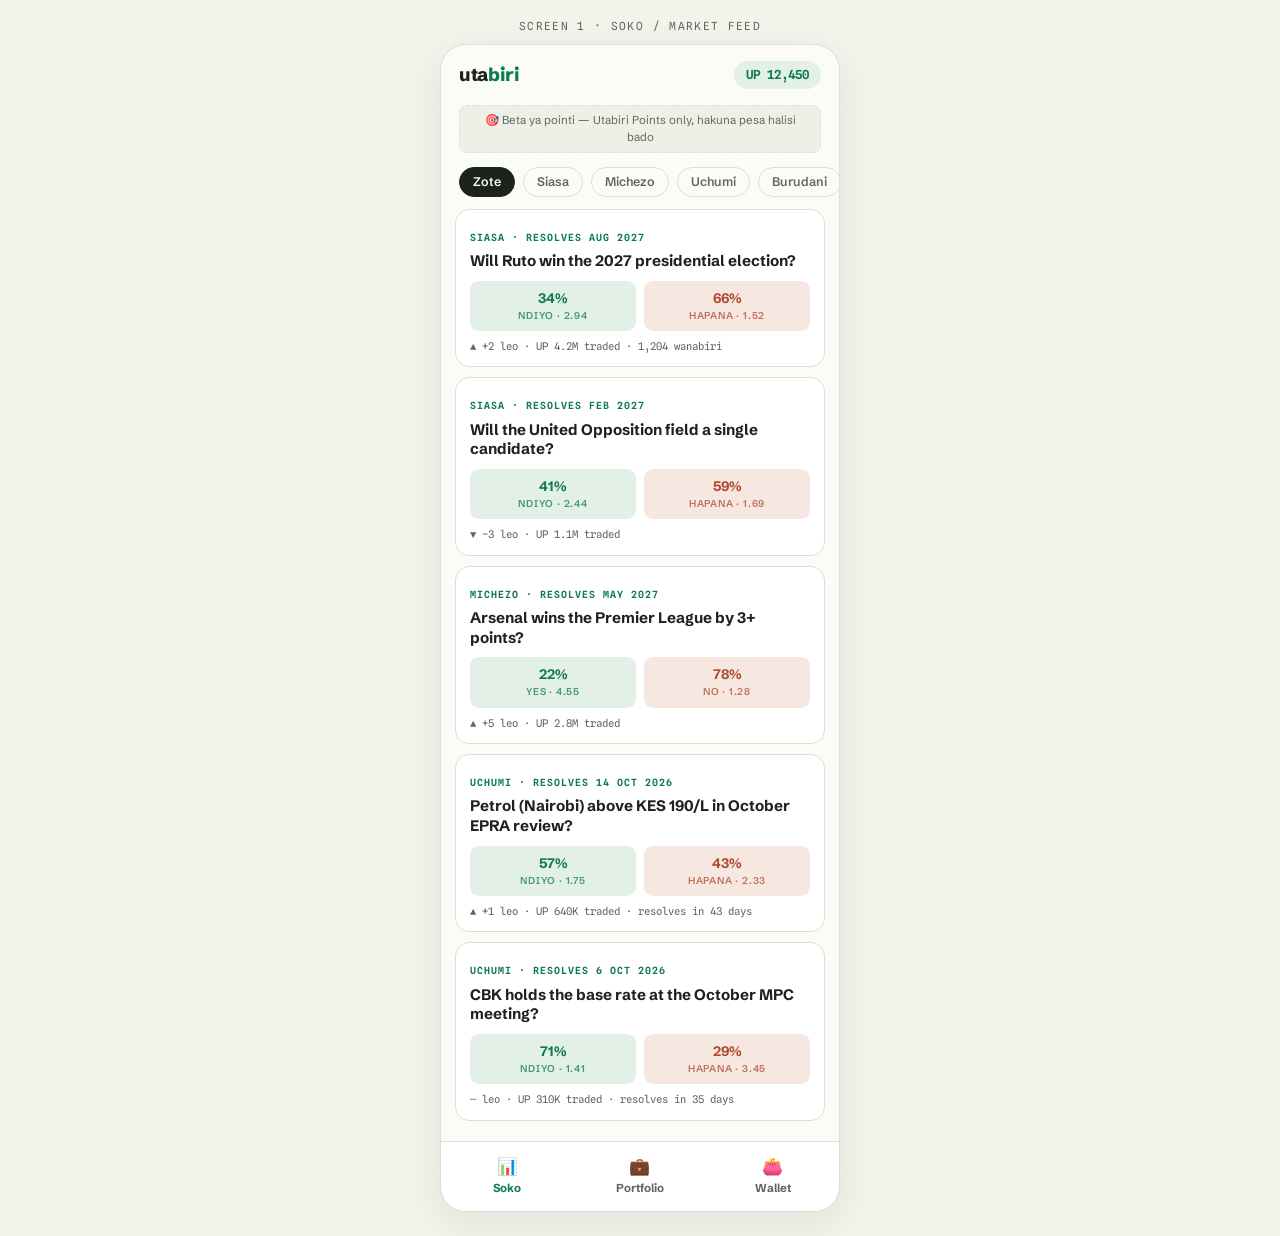
==== home.html @ 95a9992a "Utabiri MVP placeholder screens (public preview) Co-Authored-By: Claude Fable 5 <noreply@anthropic.c" ====
<!doctype html>
<html lang="en"><head><meta charset="utf-8"><meta name="viewport" content="width=device-width,initial-scale=1">
<title>Utabiri — Soko (home mockup)</title>
<link rel="stylesheet" href="https://fonts.googleapis.com/css2?family=Schibsted+Grotesk:wght@500;700;800&family=Spline+Sans+Mono:wght@400;600&display=swap">
<link rel="stylesheet" href="style.css"></head><body>
<p class="screen-label">Screen 1 · Soko / market feed</p>
<div class="phone">
  <div class="topbar"><div class="logo">uta<span>biri</span></div><div class="balance">UP 12,450</div></div>
  <div class="beta">🎯 Beta ya pointi — Utabiri Points only, hakuna pesa halisi bado</div>
  <div class="chips">
    <a class="chip on" href="#">Zote</a><a class="chip" href="#">Siasa</a><a class="chip" href="#">Michezo</a><a class="chip" href="#">Uchumi</a><a class="chip" href="#">Burudani</a>
  </div>
  <div class="feed">
    <a class="mcard" href="market.html">
      <span class="tag">SIASA · RESOLVES AUG 2027</span>
      <h3>Will Ruto win the 2027 presidential election?</h3>
      <div class="row"><span class="pill yes">34%<small>NDIYO · 2.94</small></span><span class="pill no">66%<small>HAPANA · 1.52</small></span></div>
      <div class="vol">▲ +2 leo · UP 4.2M traded · 1,204 wanabiri</div>
    </a>
    <a class="mcard" href="market.html">
      <span class="tag">SIASA · RESOLVES FEB 2027</span>
      <h3>Will the United Opposition field a single candidate?</h3>
      <div class="row"><span class="pill yes">41%<small>NDIYO · 2.44</small></span><span class="pill no">59%<small>HAPANA · 1.69</small></span></div>
      <div class="vol">▼ −3 leo · UP 1.1M traded</div>
    </a>
    <a class="mcard" href="market.html">
      <span class="tag">MICHEZO · RESOLVES MAY 2027</span>
      <h3>Arsenal wins the Premier League by 3+ points?</h3>
      <div class="row"><span class="pill yes">22%<small>YES · 4.55</small></span><span class="pill no">78%<small>NO · 1.28</small></span></div>
      <div class="vol">▲ +5 leo · UP 2.8M traded</div>
    </a>
    <a class="mcard" href="market.html">
      <span class="tag">UCHUMI · RESOLVES 14 OCT 2026</span>
      <h3>Petrol (Nairobi) above KES 190/L in October EPRA review?</h3>
      <div class="row"><span class="pill yes">57%<small>NDIYO · 1.75</small></span><span class="pill no">43%<small>HAPANA · 2.33</small></span></div>
      <div class="vol">▲ +1 leo · UP 640K traded · resolves in 43 days</div>
    </a>
    <a class="mcard" href="market.html">
      <span class="tag">UCHUMI · RESOLVES 6 OCT 2026</span>
      <h3>CBK holds the base rate at the October MPC meeting?</h3>
      <div class="row"><span class="pill yes">71%<small>NDIYO · 1.41</small></span><span class="pill no">29%<small>HAPANA · 3.45</small></span></div>
      <div class="vol">— leo · UP 310K traded · resolves in 35 days</div>
    </a>
  </div>
  <div class="nav">
    <a class="on" href="home.html"><i>📊</i>Soko</a>
    <a href="portfolio.html"><i>💼</i>Portfolio</a>
    <a href="wallet.html"><i>👛</i>Wallet</a>
  </div>
</div>
</body></html>
---- style.css ----
/* Utabiri mockups — shared styles (placeholder UI, play-money beta framing) */
:root{
  --ground:#F2F4EC; --screen:#FBFCF8; --ink:#1B231C; --muted:#5C685D;
  --accent:#0E7B4C; --accent-soft:#E2F0E8; --no:#B0492F; --no-soft:#F6E7E1;
  --line:#DCE0D2; --card:#FFFFFF; --chip:#EEF0E6;
}
*{box-sizing:border-box}
body{margin:0; background:var(--ground); color:var(--ink);
  font-family:"Schibsted Grotesk","Helvetica Neue",Arial,sans-serif; line-height:1.45}
.mono{font-family:"Spline Sans Mono",ui-monospace,Menlo,monospace}
.phone{max-width:400px; margin:24px auto; background:var(--screen); border:1px solid var(--line);
  border-radius:26px; min-height:780px; display:flex; flex-direction:column; overflow:hidden;
  box-shadow:0 12px 40px rgba(20,30,20,.08)}
.screen-label{max-width:400px; margin:18px auto -14px; font-family:"Spline Sans Mono",monospace;
  font-size:.7rem; letter-spacing:.12em; text-transform:uppercase; color:var(--muted); text-align:center}
.topbar{display:flex; align-items:center; justify-content:space-between; padding:16px 18px 10px}
.logo{font-weight:800; font-size:1.15rem; letter-spacing:-.02em}
.logo span{color:var(--accent)}
.balance{font-family:"Spline Sans Mono",monospace; font-size:.78rem; font-weight:600;
  background:var(--accent-soft); color:var(--accent); border-radius:999px; padding:5px 12px}
.beta{margin:6px 18px 10px; font-size:.72rem; color:var(--muted); background:var(--chip);
  border:1px dashed var(--line); border-radius:8px; padding:6px 10px; text-align:center}
.chips{display:flex; gap:8px; padding:4px 18px 12px; overflow-x:auto}
.chip{font-size:.78rem; font-weight:600; border:1px solid var(--line); border-radius:999px;
  padding:5px 13px; white-space:nowrap; color:var(--muted); text-decoration:none}
.chip.on{background:var(--ink); color:var(--screen); border-color:var(--ink)}
.feed{padding:0 14px 20px; display:flex; flex-direction:column; gap:10px; flex:1}
.mcard{background:var(--card); border:1px solid var(--line); border-radius:14px; padding:14px 14px 12px; text-decoration:none; color:inherit; display:block}
.mcard .tag{font-family:"Spline Sans Mono",monospace; font-size:.62rem; font-weight:600; letter-spacing:.1em; color:var(--accent)}
.mcard h3{margin:4px 0 10px; font-size:.95rem; line-height:1.3; font-weight:700}
.row{display:flex; align-items:center; justify-content:space-between; gap:8px}
.pill{flex:1; text-align:center; border-radius:9px; padding:8px 4px; font-weight:700; font-size:.86rem}
.pill small{display:block; font-weight:600; font-size:.62rem; letter-spacing:.08em; opacity:.75}
.pill.yes{background:var(--accent-soft); color:var(--accent)}
.pill.no{background:var(--no-soft); color:var(--no)}
.vol{font-family:"Spline Sans Mono",monospace; font-size:.66rem; color:var(--muted); margin-top:8px}
.nav{display:grid; grid-template-columns:1fr 1fr 1fr; border-top:1px solid var(--line); background:var(--card)}
.nav a{text-align:center; padding:12px 0 14px; font-size:.72rem; font-weight:700; color:var(--muted); text-decoration:none}
.nav a.on{color:var(--accent)}
.nav a i{display:block; font-style:normal; font-size:1.05rem; margin-bottom:2px}
.back{display:inline-block; margin:14px 18px 0; font-size:.8rem; color:var(--muted); text-decoration:none}
.detail{padding:6px 18px 20px; flex:1}
.detail h2{font-size:1.25rem; line-height:1.25; margin:6px 0 4px; letter-spacing:-.01em}
.source{font-size:.74rem; color:var(--muted); margin-bottom:14px}
.bigprice{display:flex; gap:10px; margin:12px 0}
.bigprice .pill{padding:14px 4px; font-size:1.5rem; border-radius:12px}
.toggle{font-family:"Spline Sans Mono",monospace; font-size:.68rem; color:var(--muted); text-align:right; margin:-4px 0 8px}
.chart{border:1px solid var(--line); border-radius:12px; background:var(--card); padding:10px; margin-bottom:14px}
.slip{background:var(--card); border:1px solid var(--line); border-radius:14px; padding:14px}
.slip h4{margin:0 0 10px; font-size:.8rem; letter-spacing:.06em; text-transform:uppercase; color:var(--muted)}
.side{display:flex; gap:8px; margin-bottom:10px}
.side button{flex:1; border-radius:10px; border:1.5px solid var(--line); background:transparent; padding:10px; font-weight:800; font-size:.95rem; font-family:inherit; color:var(--muted)}
.side button.on{border-color:var(--accent); background:var(--accent-soft); color:var(--accent)}
.stake{display:flex; align-items:center; gap:8px; border:1px solid var(--line); border-radius:10px; padding:10px 12px; margin-bottom:10px}
.stake input{border:none; outline:none; background:none; font-family:"Spline Sans Mono",monospace; font-size:1.05rem; width:100%; color:var(--ink)}
.calc{font-size:.8rem; color:var(--muted); display:flex; justify-content:space-between; margin-bottom:4px}
.calc b{color:var(--ink); font-family:"Spline Sans Mono",monospace}
.cta{display:block; width:100%; border:none; border-radius:12px; background:var(--accent); color:#fff; font-weight:800; font-size:1rem; padding:14px; margin-top:10px; font-family:inherit; text-align:center; text-decoration:none}
.note{font-size:.7rem; color:var(--muted); margin-top:8px; text-align:center}
.rules{margin-top:14px; font-size:.78rem; color:var(--muted); background:var(--chip); border-radius:10px; padding:12px}
.rules b{color:var(--ink)}
.pos{background:var(--card); border:1px solid var(--line); border-radius:14px; padding:13px 14px; margin-bottom:10px}
.pos h3{margin:0 0 6px; font-size:.88rem}
.pos .meta{font-family:"Spline Sans Mono",monospace; font-size:.7rem; color:var(--muted)}
.gain{color:var(--accent); font-weight:700}
.loss{color:var(--no); font-weight:700}
.cashout{float:right; font-size:.72rem; font-weight:700; color:var(--accent); border:1.5px solid var(--accent); border-radius:999px; padding:4px 12px; text-decoration:none}
.wsec{background:var(--card); border:1px solid var(--line); border-radius:14px; padding:14px; margin-bottom:12px}
.wsec h4{margin:0 0 8px; font-size:.8rem; letter-spacing:.06em; text-transform:uppercase; color:var(--muted)}
.locked{opacity:.65; position:relative; border-style:dashed}
.lock-tag{font-family:"Spline Sans Mono",monospace; font-size:.6rem; font-weight:600; letter-spacing:.1em; color:var(--no); float:right}
.tx{display:flex; justify-content:space-between; font-size:.8rem; padding:7px 0; border-bottom:1px solid var(--line)}
.tx:last-child{border:none}
.tx span:last-child{font-family:"Spline Sans Mono",monospace}
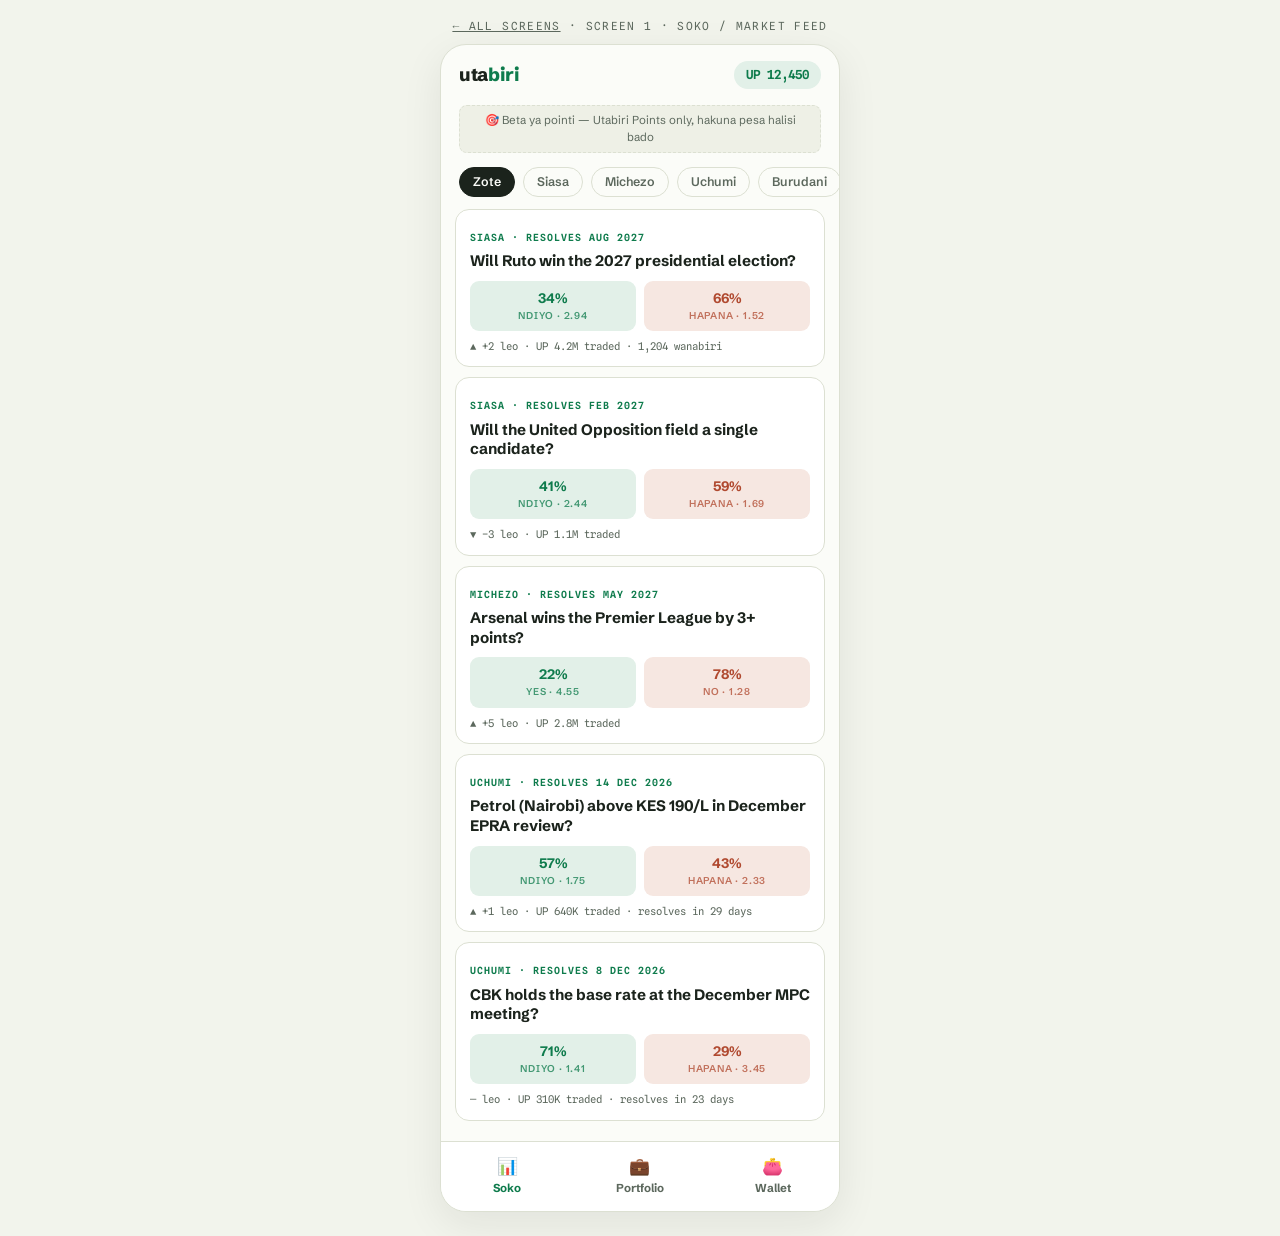
==== commit 9a671291: "Refresh stale dates, add back-links and link metadata, de-duplicate styles - Move mockup dates from " ====
--- a/home.html
+++ b/home.html
@@ -1,9 +1,11 @@
 <!doctype html>
 <html lang="en"><head><meta charset="utf-8"><meta name="viewport" content="width=device-width,initial-scale=1">
 <title>Utabiri — Soko (home mockup)</title>
+<meta name="description" content="Utabiri mockup screen (placeholder UI, play-money beta).">
+<link rel="icon" href="data:image/svg+xml,%3Csvg xmlns='http://www.w3.org/2000/svg' viewBox='0 0 64 64'%3E%3Crect width='64' height='64' rx='14' fill='%230E7B4C'/%3E%3Ctext x='32' y='45' font-family='Arial,sans-serif' font-size='38' font-weight='800' text-anchor='middle' fill='%23fff'%3Eu%3C/text%3E%3C/svg%3E">
 <link rel="stylesheet" href="https://fonts.googleapis.com/css2?family=Schibsted+Grotesk:wght@500;700;800&family=Spline+Sans+Mono:wght@400;600&display=swap">
 <link rel="stylesheet" href="style.css"></head><body>
-<p class="screen-label">Screen 1 · Soko / market feed</p>
+<p class="screen-label"><a href="index.html" style="color:inherit">← All screens</a> · Screen 1 · Soko / market feed</p>
 <div class="phone">
   <div class="topbar"><div class="logo">uta<span>biri</span></div><div class="balance">UP 12,450</div></div>
   <div class="beta">🎯 Beta ya pointi — Utabiri Points only, hakuna pesa halisi bado</div>
@@ -30,16 +32,16 @@
       <div class="vol">▲ +5 leo · UP 2.8M traded</div>
     </a>
     <a class="mcard" href="market.html">
-      <span class="tag">UCHUMI · RESOLVES 14 OCT 2026</span>
-      <h3>Petrol (Nairobi) above KES 190/L in October EPRA review?</h3>
+      <span class="tag">UCHUMI · RESOLVES 14 DEC 2026</span>
+      <h3>Petrol (Nairobi) above KES 190/L in December EPRA review?</h3>
       <div class="row"><span class="pill yes">57%<small>NDIYO · 1.75</small></span><span class="pill no">43%<small>HAPANA · 2.33</small></span></div>
-      <div class="vol">▲ +1 leo · UP 640K traded · resolves in 43 days</div>
+      <div class="vol">▲ +1 leo · UP 640K traded · resolves in 29 days</div>
     </a>
     <a class="mcard" href="market.html">
-      <span class="tag">UCHUMI · RESOLVES 6 OCT 2026</span>
-      <h3>CBK holds the base rate at the October MPC meeting?</h3>
+      <span class="tag">UCHUMI · RESOLVES 8 DEC 2026</span>
+      <h3>CBK holds the base rate at the December MPC meeting?</h3>
       <div class="row"><span class="pill yes">71%<small>NDIYO · 1.41</small></span><span class="pill no">29%<small>HAPANA · 3.45</small></span></div>
-      <div class="vol">— leo · UP 310K traded · resolves in 35 days</div>
+      <div class="vol">— leo · UP 310K traded · resolves in 23 days</div>
     </a>
   </div>
   <div class="nav">
--- a/style.css
+++ b/style.css
@@ -72,3 +72,19 @@
 .tx{display:flex; justify-content:space-between; font-size:.8rem; padding:7px 0; border-bottom:1px solid var(--line)}
 .tx:last-child{border:none}
 .tx span:last-child{font-family:"Spline Sans Mono",monospace}
+
+/* ===== web (desktop) layout ===== */
+.web{max-width:1060px; margin:30px auto; background:var(--screen); border:1px solid var(--line); border-radius:14px; overflow:hidden; box-shadow:0 12px 40px rgba(20,30,20,.08)}
+.wbar{display:flex; align-items:center; gap:8px; background:var(--chip); border-bottom:1px solid var(--line); padding:9px 14px}
+.dot{width:10px; height:10px; border-radius:50%; background:var(--line)}
+.url{font-family:"Spline Sans Mono",monospace; font-size:.72rem; color:var(--muted); background:var(--card); border:1px solid var(--line); border-radius:999px; padding:4px 14px; margin-left:10px}
+.wnav{display:flex; align-items:center; gap:14px; padding:14px 22px; border-bottom:1px solid var(--line)}
+.wnav .logo{font-size:1.25rem}
+.wnav .chips{padding:0; flex:1}
+.wgrid{display:grid; grid-template-columns:330px 1fr; gap:0; min-height:560px}
+.wlist{border-right:1px solid var(--line); padding:14px; display:flex; flex-direction:column; gap:10px; background:var(--ground)}
+.wlist h5{margin:2px 4px 0; font-size:.7rem; letter-spacing:.08em; text-transform:uppercase; color:var(--muted)}
+.wmain{padding:22px 26px}
+.wmain .source{margin-bottom:10px}
+.wcols{display:grid; grid-template-columns:1fr 300px; gap:20px; align-items:start}
+@media (max-width:900px){.wgrid{grid-template-columns:1fr}.wlist{border-right:none;border-bottom:1px solid var(--line)}.wcols{grid-template-columns:1fr}}
